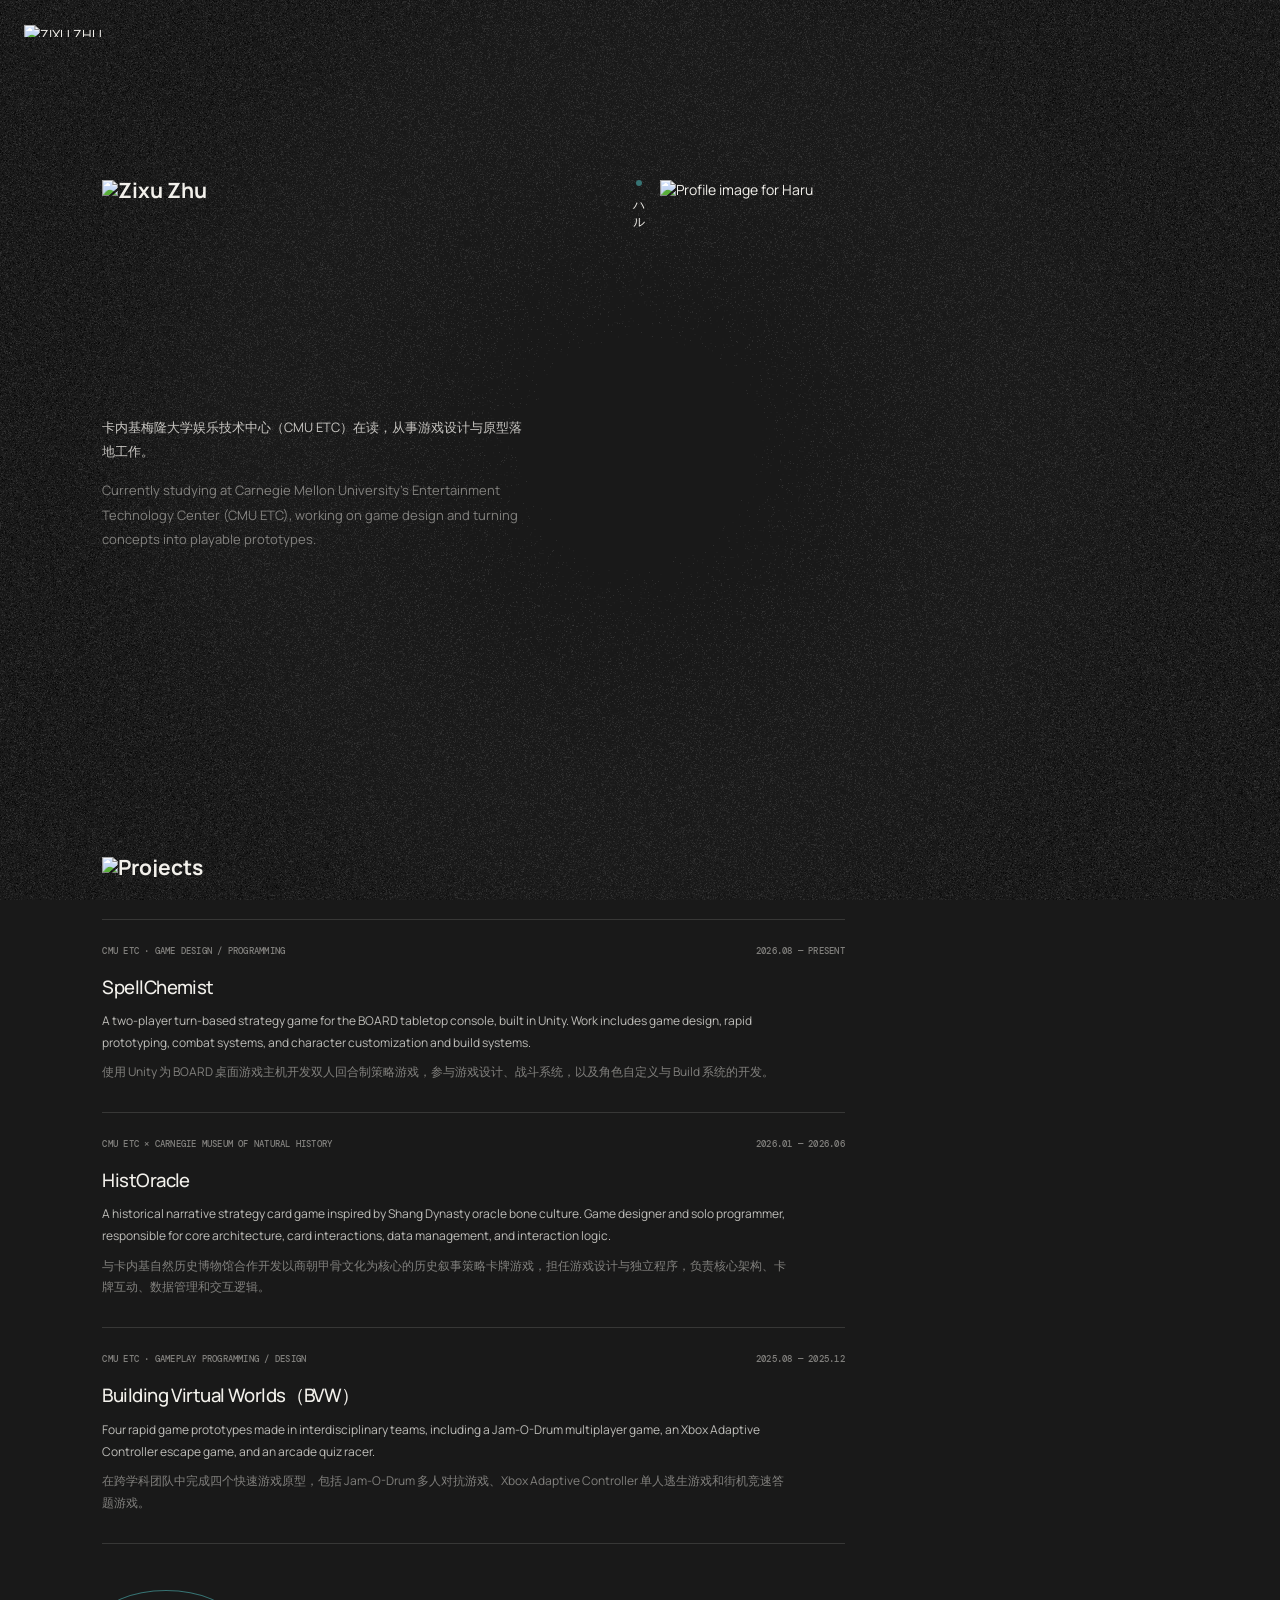
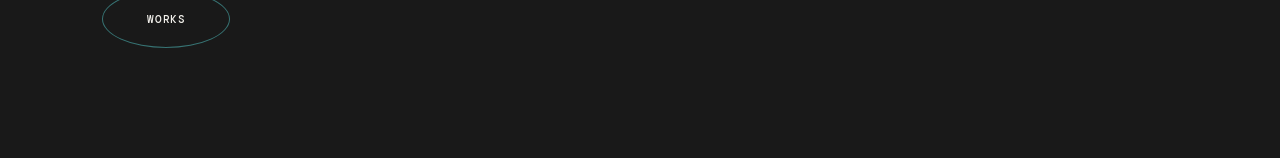
==== profile.html @ 359dc186 "Add portfolio pages" ====
<!doctype html>
<html lang="en">
<head>
  <meta charset="utf-8">
  <meta name="viewport" content="width=device-width, initial-scale=1">
  <meta name="theme-color" content="#191919">
  <meta name="description" content="Zixu Zhu — game designer and prototype developer at CMU ETC.">
  <title>Profile — Zixu Zhu</title>
  <link rel="preconnect" href="https://fonts.googleapis.com">
  <link rel="preconnect" href="https://fonts.gstatic.com" crossorigin>
  <link href="https://fonts.googleapis.com/css2?family=DM+Mono:wght@400;500&family=Manrope:wght@400;500;600;700&display=swap" rel="stylesheet">
  <link rel="stylesheet" href="style.css">
  <link rel="stylesheet" href="profile.css">
</head>
<body>
  <canvas class="noise-canvas" aria-hidden="true"></canvas>
  <div class="loading-layer" aria-hidden="true"></div>
  <header class="site-header"><div class="wordmark"><img class="wordmark-image" src="assets/type-images/wordmark.png" alt="ZIXU ZHU"></div></header>

  <main>
    <section class="profile-page" aria-label="Profile">
      <div class="profile-hero">
        <h1 class="profile-title"><img src="assets/type-images/profile-name.png" alt="Zixu Zhu"></h1>
        <figure class="portrait">
          <img src="assets/zixu-zhu-photo.webp" alt="Profile image for Haru" width="1200" height="1200">
          <figcaption class="portrait-name" lang="ja">ハル</figcaption>
        </figure>
        <div class="profile-bio">
          <p lang="zh-CN">卡内基梅隆大学娱乐技术中心（CMU ETC）在读，从事游戏设计与原型落地工作。</p>
          <p lang="en">Currently studying at Carnegie Mellon University's Entertainment Technology Center (CMU ETC), working on game design and turning concepts into playable prototypes.</p>
        </div>
      </div>

      <section class="profile-projects" aria-labelledby="projects-title">
        <h2 id="projects-title"><img src="assets/type-images/projects.png" alt="Projects"></h2>
        <ol class="project-list">
          <li>
            <article class="project-entry">
              <div class="project-meta"><span>CMU ETC · GAME DESIGN / PROGRAMMING</span><time datetime="2026-08">2026.08 — PRESENT</time></div>
              <h3>SpellChemist</h3>
              <p lang="en">A two-player turn-based strategy game for the BOARD tabletop console, built in Unity. Work includes game design, rapid prototyping, combat systems, and character customization and build systems.</p>
              <p lang="zh-CN">使用 Unity 为 BOARD 桌面游戏主机开发双人回合制策略游戏，参与游戏设计、战斗系统，以及角色自定义与 Build 系统的开发。</p>
            </article>
          </li>
          <li>
            <article class="project-entry">
              <div class="project-meta"><span>CMU ETC × CARNEGIE MUSEUM OF NATURAL HISTORY</span><time datetime="2026-01">2026.01 — 2026.06</time></div>
              <h3>HistOracle</h3>
              <p lang="en">A historical narrative strategy card game inspired by Shang Dynasty oracle bone culture. Game designer and solo programmer, responsible for core architecture, card interactions, data management, and interaction logic.</p>
              <p lang="zh-CN">与卡内基自然历史博物馆合作开发以商朝甲骨文化为核心的历史叙事策略卡牌游戏，担任游戏设计与独立程序，负责核心架构、卡牌互动、数据管理和交互逻辑。</p>
            </article>
          </li>
          <li>
            <article class="project-entry">
              <div class="project-meta"><span>CMU ETC · GAMEPLAY PROGRAMMING / DESIGN</span><time datetime="2025-08">2025.08 — 2025.12</time></div>
              <h3>Building Virtual Worlds（BVW）</h3>
              <p lang="en">Four rapid game prototypes made in interdisciplinary teams, including a Jam-O-Drum multiplayer game, an Xbox Adaptive Controller escape game, and an arcade quiz racer.</p>
              <p lang="zh-CN">在跨学科团队中完成四个快速游戏原型，包括 Jam-O-Drum 多人对抗游戏、Xbox Adaptive Controller 单人逃生游戏和街机竞速答题游戏。</p>
            </article>
          </li>
        </ol>
        <a class="works-back" href="index.html#top">WORKS</a>
      </section>
    </section>
  </main>
  <script src="script.js"></script>
</body>
</html>
---- style.css ----
:root{color-scheme:dark;--bg:#191919;--text:#f2f0eb;--muted:rgba(242,240,235,.48);--line:rgba(242,240,235,.14);--mono:"DM Mono",monospace;--sans:"Manrope",Arial,sans-serif;--content:min(78vw,1054px)}
*{box-sizing:border-box}
html{scroll-behavior:smooth}
body{margin:0;min-height:100vh;overflow-x:hidden;background:var(--bg);color:var(--text);font-family:var(--sans);font-size:14px}
a{color:inherit;text-decoration:none}
button{font:inherit;color:inherit}
.noise-canvas{position:fixed;inset:0;width:100%;height:100%;z-index:0;pointer-events:none}
.loading-layer{position:fixed;inset:0;z-index:1;background:#191919;opacity:1;pointer-events:none;transition:opacity .8s ease}
.loading-layer.is-loaded{opacity:0}
.site-header{position:fixed;top:25px;left:24px;z-index:5;pointer-events:none}
.wordmark{pointer-events:auto;display:block}
.wordmark-image{display:block;width:auto;height:12px}
main{position:relative;z-index:2}
.works-section{width:var(--content);margin:0 auto;padding-top:31.3vh}
.works-section h1{margin:0 0 84px;line-height:1}
.works-section h1 img{display:block;width:auto;height:clamp(22px,2vw,27px);max-width:100%}
.works-grid{display:grid;grid-template-columns:repeat(4,minmax(0,1fr));column-gap:4.3vw;row-gap:6vw;list-style:none;margin:0;padding:0 0 90px}
.work-card{min-width:0}
.card-open{display:block;width:100%;padding:0;border:0;background:none;text-align:left;cursor:pointer;font:inherit}
.artwork{position:relative;display:block;aspect-ratio:1/1;overflow:hidden;background:#242422}
.artwork img{display:block;width:100%;height:100%;object-fit:cover;transition:transform .6s cubic-bezier(.2,.7,.2,1),filter .4s}
.artwork-escape{display:flex;align-items:center;justify-content:center;background:#000}
.artwork-escape img{height:auto;object-fit:contain}
.card-open:hover .artwork img,.card-open:focus-visible .artwork img{transform:scale(1.035);filter:brightness(.82)}
.card-meta{display:block;padding-top:29px}
.title-line{display:flex;justify-content:space-between;align-items:baseline;gap:8px}
.project-title{font-size:clamp(12px,.9vw,14px);font-weight:600;letter-spacing:-.02em}
.project-kind{flex:none;color:var(--muted);font:600 9px var(--mono);letter-spacing:.02em}
.detail-line{display:block;margin-top:24px;color:var(--text);font-size:10px;font-weight:500;line-height:1.55}
.card-open:focus-visible{outline:1px solid var(--text);outline-offset:5px}
.project-dialog{position:fixed;width:min(620px,calc(100% - 32px));max-width:none;padding:42px;border:1px solid var(--line);background:#191919;color:var(--text);box-shadow:0 25px 100px #000a}
.project-dialog::backdrop{background:#000b;backdrop-filter:blur(5px)}
.dialog-close{position:absolute;right:18px;top:12px;width:36px;height:36px;border:0;background:none;color:var(--text);font-size:25px;font-weight:300;cursor:pointer}
.dialog-index{color:var(--muted);font:10px var(--mono);letter-spacing:.08em}
.project-dialog h2{margin:26px 0 18px;line-height:1}
.dialog-title-image{display:block;width:auto;height:clamp(36px,6vw,64px);max-width:100%;object-fit:contain;object-position:left}
.dialog-description{max-width:500px;color:rgba(242,240,235,.76);font-size:15px;line-height:1.7}
.dialog-description-zh[hidden],.project-controls[hidden],.project-tagline[hidden]{display:none}
.project-tagline{max-width:500px;margin-top:10px;color:var(--muted);font-size:12px;line-height:1.65}
.project-tagline p{margin:0}
.project-tagline p+p{margin-top:5px}
.project-controls{max-width:500px;margin-top:24px;padding:14px 16px;border-left:1px solid rgba(242,240,235,.35);background:rgba(242,240,235,.035);color:rgba(242,240,235,.76)}
.project-controls h3{margin:0 0 8px;color:var(--muted);font:500 9px var(--mono);letter-spacing:.06em}
.project-controls p{margin:0;font-size:11px;line-height:1.7;white-space:pre-line}
.project-controls p+p{margin-top:9px}
.project-notice{max-width:500px;margin-top:26px;padding:12px 15px;border-left:1px solid rgba(242,240,235,.35);background:rgba(242,240,235,.035);color:rgba(242,240,235,.72);font-size:12px;line-height:1.65}
.project-notice[hidden]{display:none}
.project-notice p{margin:0}
.project-notice p+p{margin-top:8px}
.project-link{display:inline-block;margin-top:20px;color:var(--text);font:11px var(--mono);text-decoration:underline;text-decoration-color:rgba(242,240,235,.42);text-underline-offset:5px;transition:color .2s,text-decoration-color .2s}
.project-link[hidden]{display:none}
.project-link:hover,.project-link:focus-visible{color:#8bc9c7;text-decoration-color:currentColor}
.project-link:focus-visible{outline:1px solid var(--text);outline-offset:5px}
@media(max-width:1050px){:root{--content:min(82vw,760px)}.works-section{padding-top:24vh}.works-section h1{margin-bottom:62px}.works-grid{grid-template-columns:repeat(2,minmax(0,1fr));column-gap:5vw;row-gap:48px}.card-meta{padding-top:18px}.detail-line{margin-top:14px}}
@media(max-width:620px){:root{--content:calc(100vw - 36px)}.site-header{top:18px;left:30px}.wordmark-image{height:10px}.works-section{padding-top:145px}.works-section h1{margin-bottom:45px}.works-section h1 img{height:22px}.works-grid{column-gap:14px;row-gap:34px;padding-bottom:54px}.card-meta{padding-top:13px}.title-line{align-items:flex-start;flex-direction:column;gap:5px}.project-title{font-size:12px}.project-kind{font-size:8px}.detail-line{margin-top:13px;font-size:9px}.project-dialog{padding:36px 23px 25px}}
@media(prefers-reduced-motion:reduce){html{scroll-behavior:auto}*,*::before,*::after{transition-duration:.01ms!important;animation-duration:.01ms!important;animation-iteration-count:1!important}}
---- profile.css ----
.profile-page{width:min(84vw,1110px);margin:0 auto;padding:clamp(170px,20vh,260px) 0 110px}
.profile-hero{display:grid;grid-template-columns:minmax(0,.88fr) minmax(0,1fr);column-gap:min(8vw,110px);align-items:start}
.profile-title{grid-column:1;grid-row:1;margin:0 0 24px;line-height:1}
.profile-title img{display:block;width:auto;height:clamp(40px,5.1vw,68px);max-width:100%}
.profile-bio{grid-column:1;grid-row:2;max-width:420px;color:rgba(242,240,235,.8);font-size:clamp(13px,.94vw,15px);line-height:1.9}
.profile-bio p{margin:0}
.profile-bio p+p{margin-top:14px;color:var(--muted)}
.portrait{grid-column:2;grid-row:1 / span 2;position:relative;width:min(100%,520px);margin:0 0 0 auto}
.portrait img{display:block;width:100%;height:auto;aspect-ratio:1;object-fit:cover}
.portrait-name{position:absolute;top:0;left:-27px;display:flex;align-items:center;gap:.72em;writing-mode:vertical-rl;font-size:12px;line-height:1;letter-spacing:.04em}
.portrait-name::before{content:"";display:block;width:6px;height:6px;flex:none;border-radius:50%;background:#377373}
.profile-projects{margin-top:clamp(115px,12.5vw,190px)}
.profile-projects h2{margin:0;line-height:1}
.profile-projects h2 img{display:block;width:auto;height:clamp(18px,1.5vw,23px);max-width:100%}
.project-list{width:min(58vw,770px);margin:42px 0 0;padding:0;border-top:1px solid var(--line);list-style:none}
.project-list>li{padding:25px 0 29px;border-bottom:1px solid var(--line)}
.project-meta{display:flex;justify-content:space-between;gap:18px;color:var(--muted);font:500 9px/1.5 var(--mono);letter-spacing:.025em}
.project-meta time{flex:none;text-align:right}
.project-entry h3{margin:16px 0 10px;font-size:clamp(17px,1.45vw,21px);font-weight:500;letter-spacing:-.03em}
.project-entry p{max-width:690px;margin:0;color:rgba(242,240,235,.76);font-size:12px;line-height:1.8}
.project-entry p+p{margin-top:8px;color:var(--muted)}
.works-back{display:flex;align-items:center;justify-content:center;width:128px;height:58px;margin-top:46px;border:1px solid #377373;border-radius:50%;font:500 11px var(--mono);letter-spacing:.07em;transition:background .2s,color .2s}
.works-back:hover,.works-back:focus-visible{background:#377373;color:#fff}
.works-back:focus-visible{outline:1px solid var(--text);outline-offset:4px}
@media(max-width:1050px){.profile-page{width:min(84vw,760px);padding-top:24vh}.profile-hero{column-gap:6vw}.profile-title img{height:clamp(38px,6vw,58px)}.portrait{width:100%}.profile-projects{margin-top:14vw}.project-list{width:70vw}.project-meta{font-size:8px}}
@media(max-width:620px){.profile-page{width:calc(100vw - 36px);padding:137px 0 64px}.profile-hero{display:flex;flex-direction:column;gap:0}.profile-title{margin:0}.profile-title img{height:42px}.portrait{width:calc(100% + 36px);max-width:none;margin:14vw 0 0 -18px}.portrait-name{top:-28px;left:18px;align-items:center;writing-mode:horizontal-tb;font-size:11px}.portrait-name::before{width:4px;height:4px}.profile-bio{max-width:480px;margin-top:10vw;font-size:13px;line-height:1.85}.profile-bio p+p{margin-top:12px}.profile-projects{margin-top:23vw}.profile-projects h2 img{height:18px}.project-list{width:100%;margin-top:34px}.project-list>li{padding:20px 0 23px}.project-meta{align-items:flex-start;flex-direction:column;gap:5px;font-size:8px}.project-meta time{text-align:left}.project-entry h3{margin:12px 0 9px;font-size:18px}.project-entry p{font-size:11px;line-height:1.8}.works-back{width:116px;height:52px;margin-top:35px}}
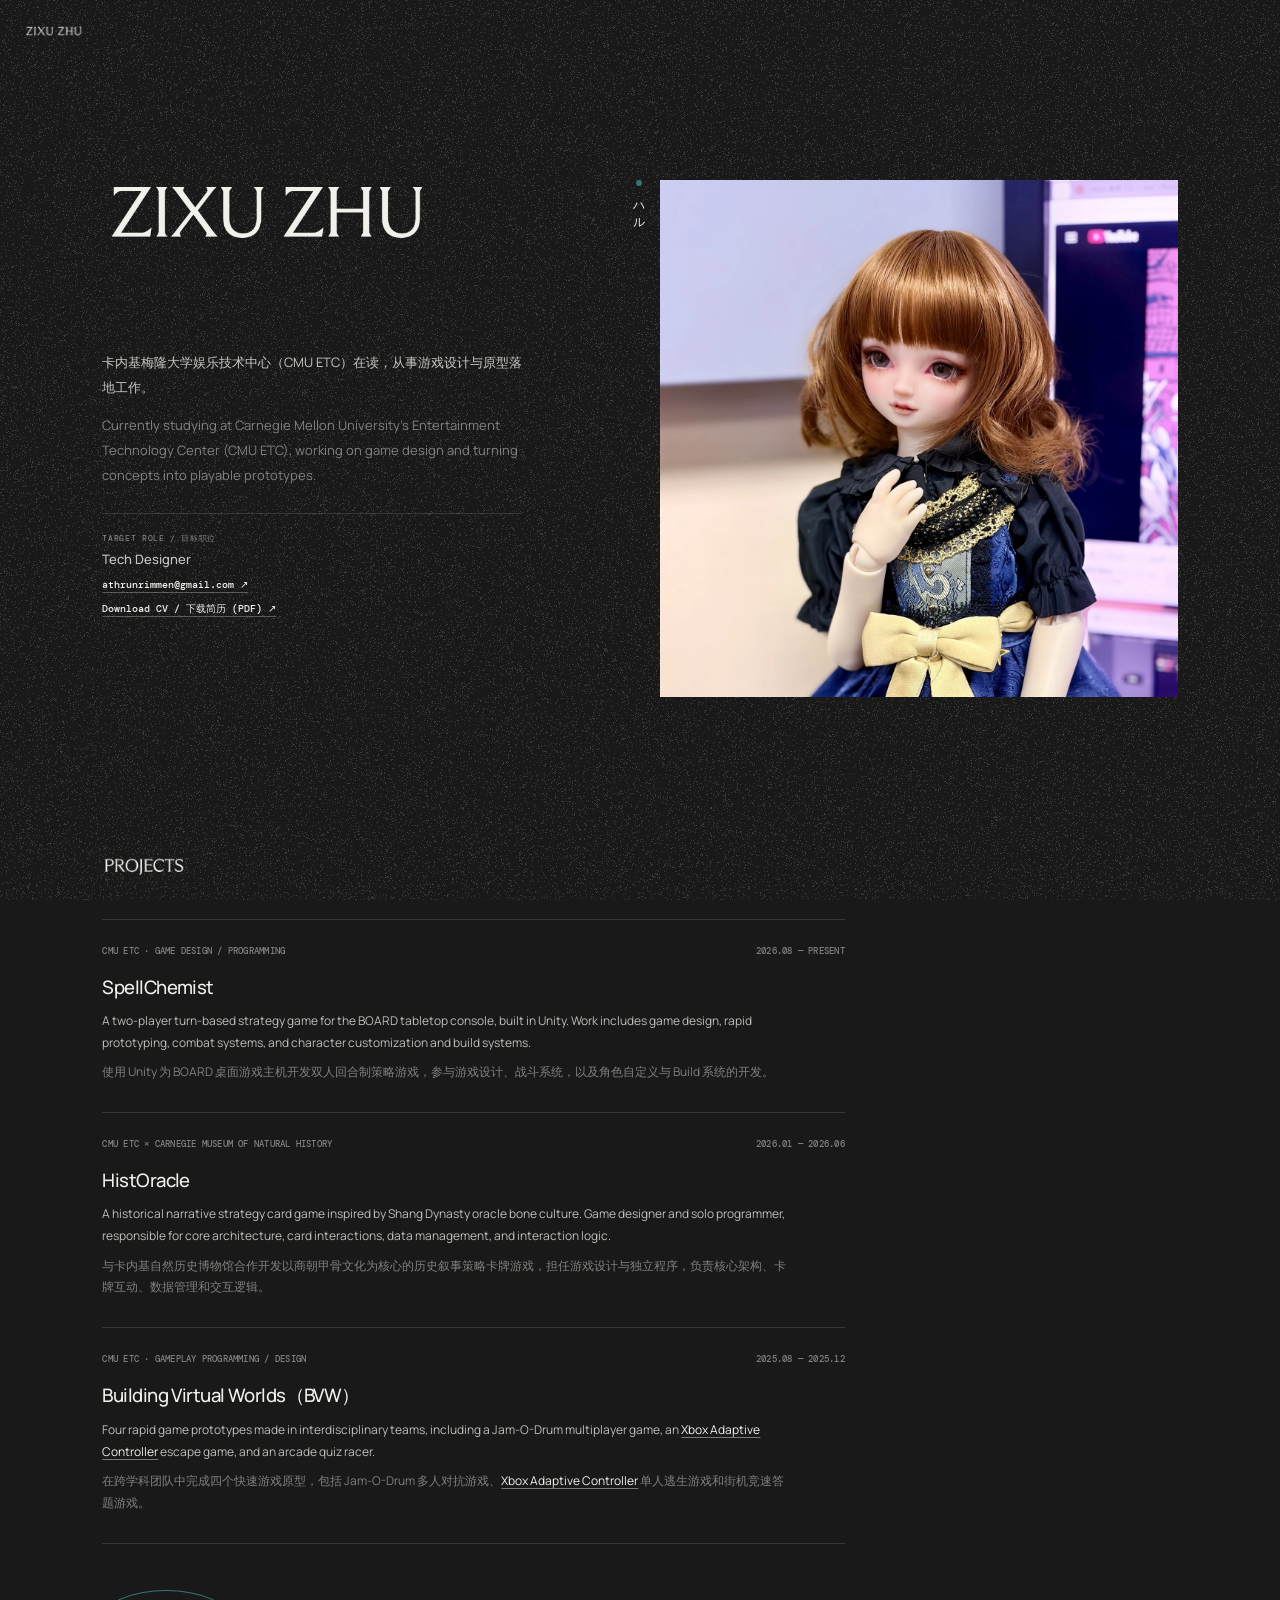
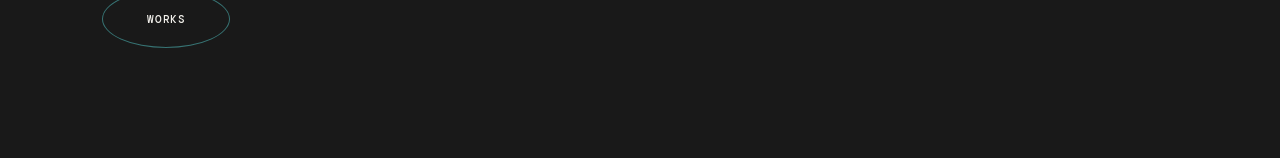
==== commit 34c92353: "Update portfolio details and controls Add the Tech Designer hiring contact, clarify project names, l" ====
--- a/profile.html
+++ b/profile.html
@@ -9,8 +9,8 @@
   <link rel="preconnect" href="https://fonts.googleapis.com">
   <link rel="preconnect" href="https://fonts.gstatic.com" crossorigin>
   <link href="https://fonts.googleapis.com/css2?family=DM+Mono:wght@400;500&family=Manrope:wght@400;500;600;700&display=swap" rel="stylesheet">
-  <link rel="stylesheet" href="style.css">
-  <link rel="stylesheet" href="profile.css">
+  <link rel="stylesheet" href="style.css?v=20261026">
+  <link rel="stylesheet" href="profile.css?v=20261026">
 </head>
 <body>
   <canvas class="noise-canvas" aria-hidden="true"></canvas>
@@ -28,6 +28,11 @@
         <div class="profile-bio">
           <p lang="zh-CN">卡内基梅隆大学娱乐技术中心（CMU ETC）在读，从事游戏设计与原型落地工作。</p>
           <p lang="en">Currently studying at Carnegie Mellon University's Entertainment Technology Center (CMU ETC), working on game design and turning concepts into playable prototypes.</p>
+          <div class="profile-contact" aria-label="Recruitment contact">
+            <p class="contact-role"><span>TARGET ROLE / 目标职位</span><strong>Tech Designer</strong></p>
+            <a href="mailto:athrunrimmen@gmail.com">athrunrimmen@gmail.com ↗</a>
+            <a href="assets/Zixu-Zhu-CV.pdf" download>Download CV / 下载简历 (PDF) ↗</a>
+          </div>
         </div>
       </div>
 
@@ -54,8 +59,8 @@
             <article class="project-entry">
               <div class="project-meta"><span>CMU ETC · GAMEPLAY PROGRAMMING / DESIGN</span><time datetime="2025-08">2025.08 — 2025.12</time></div>
               <h3>Building Virtual Worlds（BVW）</h3>
-              <p lang="en">Four rapid game prototypes made in interdisciplinary teams, including a Jam-O-Drum multiplayer game, an Xbox Adaptive Controller escape game, and an arcade quiz racer.</p>
-              <p lang="zh-CN">在跨学科团队中完成四个快速游戏原型，包括 Jam-O-Drum 多人对抗游戏、Xbox Adaptive Controller 单人逃生游戏和街机竞速答题游戏。</p>
+              <p lang="en">Four rapid game prototypes made in interdisciplinary teams, including a Jam-O-Drum multiplayer game, an <a class="inline-media-link" href="assets/escape-march-xac-demo.mp4" target="_blank" rel="noopener noreferrer">Xbox Adaptive Controller</a> escape game, and an arcade quiz racer.</p>
+              <p lang="zh-CN">在跨学科团队中完成四个快速游戏原型，包括 Jam-O-Drum 多人对抗游戏、<a class="inline-media-link" href="assets/escape-march-xac-demo.mp4" target="_blank" rel="noopener noreferrer">Xbox Adaptive Controller</a> 单人逃生游戏和街机竞速答题游戏。</p>
             </article>
           </li>
         </ol>
@@ -63,6 +68,6 @@
       </section>
     </section>
   </main>
-  <script src="script.js"></script>
+  <script src="script.js?v=20261026"></script>
 </body>
 </html>
--- a/style.css
+++ b/style.css
@@ -4,7 +4,7 @@
 body{margin:0;min-height:100vh;overflow-x:hidden;background:var(--bg);color:var(--text);font-family:var(--sans);font-size:14px}
 a{color:inherit;text-decoration:none}
 button{font:inherit;color:inherit}
-.noise-canvas{position:fixed;inset:0;width:100%;height:100%;z-index:0;pointer-events:none}
+.noise-canvas{position:fixed;inset:0;width:100%;height:100%;z-index:0;pointer-events:none;opacity:.2}
 .loading-layer{position:fixed;inset:0;z-index:1;background:#191919;opacity:1;pointer-events:none;transition:opacity .8s ease}
 .loading-layer.is-loaded{opacity:0}
 .site-header{position:fixed;top:25px;left:24px;z-index:5;pointer-events:none}
@@ -35,6 +35,8 @@
 .project-dialog h2{margin:26px 0 18px;line-height:1}
 .dialog-title-image{display:block;width:auto;height:clamp(36px,6vw,64px);max-width:100%;object-fit:contain;object-position:left}
 .dialog-description{max-width:500px;color:rgba(242,240,235,.76);font-size:15px;line-height:1.7}
+.inline-media-link{color:var(--text);text-decoration:underline;text-decoration-color:rgba(242,240,235,.45);text-underline-offset:3px}
+.inline-media-link:hover,.inline-media-link:focus-visible{color:#8bc9c7;text-decoration-color:currentColor}
 .dialog-description-zh[hidden],.project-controls[hidden],.project-tagline[hidden]{display:none}
 .project-tagline{max-width:500px;margin-top:10px;color:var(--muted);font-size:12px;line-height:1.65}
 .project-tagline p{margin:0}
--- a/profile.css
+++ b/profile.css
@@ -5,6 +5,13 @@
 .profile-bio{grid-column:1;grid-row:2;max-width:420px;color:rgba(242,240,235,.8);font-size:clamp(13px,.94vw,15px);line-height:1.9}
 .profile-bio p{margin:0}
 .profile-bio p+p{margin-top:14px;color:var(--muted)}
+.profile-contact{display:grid;justify-items:start;gap:9px;margin-top:26px;padding-top:18px;border-top:1px solid var(--line);font:500 10px/1.55 var(--mono)}
+.contact-role{display:grid;gap:5px;margin:0 0 3px}
+.contact-role span{color:var(--muted);font-size:8px;letter-spacing:.08em}
+.contact-role strong{font:500 13px var(--sans);letter-spacing:0}
+.profile-contact a{color:var(--text);text-decoration:underline;text-decoration-color:rgba(242,240,235,.3);text-underline-offset:4px;transition:color .2s,text-decoration-color .2s}
+.profile-contact a:hover,.profile-contact a:focus-visible{color:#8bc9c7;text-decoration-color:currentColor}
+.profile-contact a:focus-visible{outline:1px solid var(--text);outline-offset:4px}
 .portrait{grid-column:2;grid-row:1 / span 2;position:relative;width:min(100%,520px);margin:0 0 0 auto}
 .portrait img{display:block;width:100%;height:auto;aspect-ratio:1;object-fit:cover}
 .portrait-name{position:absolute;top:0;left:-27px;display:flex;align-items:center;gap:.72em;writing-mode:vertical-rl;font-size:12px;line-height:1;letter-spacing:.04em}
